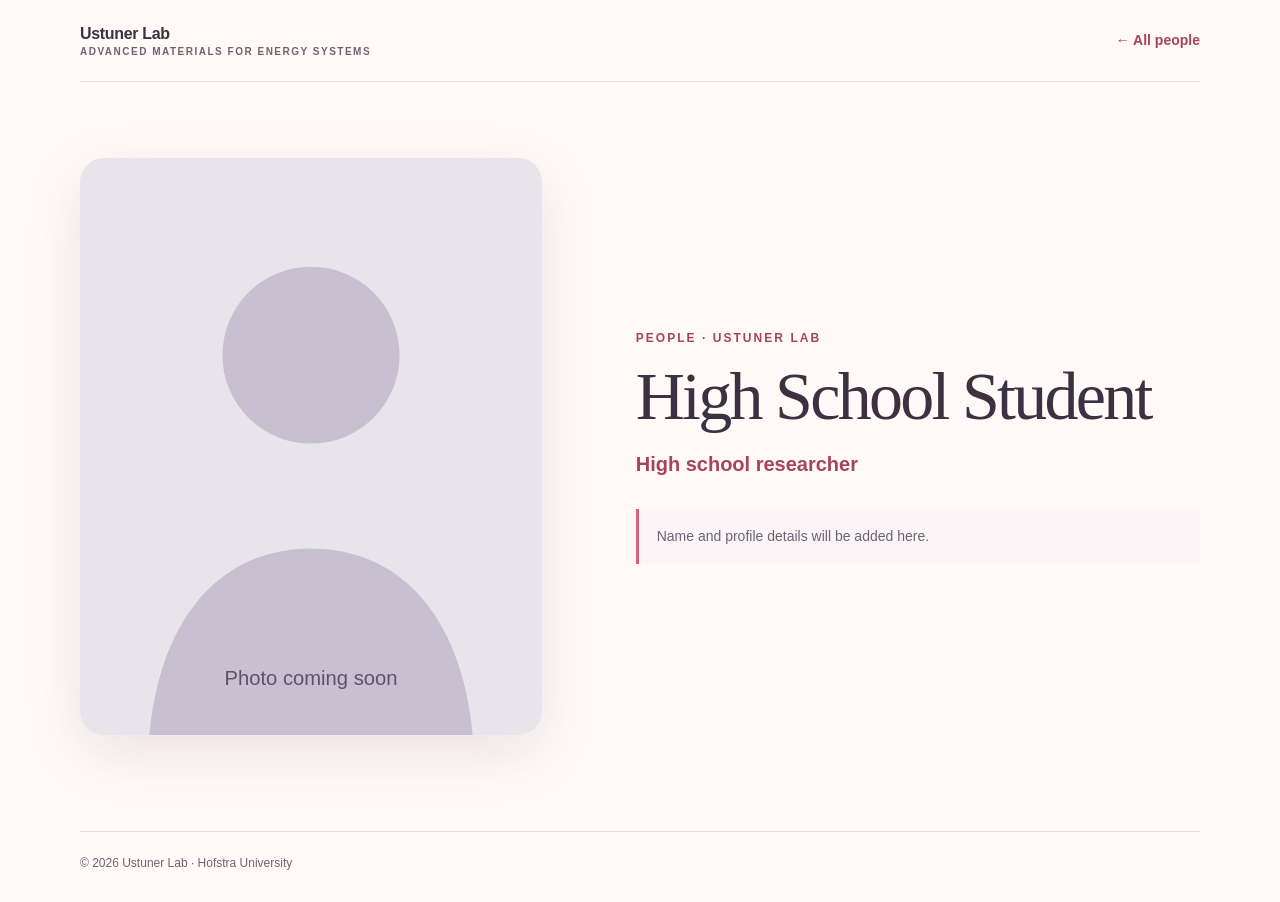
==== people/member-01.html @ 62733afd "Pictures" ====
<!doctype html>
<html lang="en">
<head>
  <meta charset="utf-8" />
  <meta name="viewport" content="width=device-width, initial-scale=1" />
  <meta name="description" content="Meet the high school student researcher at Ustuner Lab." />
  <title>High School Student — Ustuner Lab</title>
  <link rel="stylesheet" href="../assets/people.css" />
</head>
<body>
  <header class="profile-topbar">
    <a class="profile-brand" href="../index.html#people">Ustuner Lab<small>Advanced Materials for Energy Systems</small></a>
    <a class="profile-back" href="../index.html#people">← All people</a>
  </header>
  <main class="profile-main">
    <article class="profile-layout">
      <img class="profile-photo" src="../images/people/photo-placeholder.svg" alt="Photo placeholder for Lab Member 01" />
      <div class="profile-content">
        <div class="profile-eyebrow">People · Ustuner Lab</div>
        <h1>High School Student</h1>
        <p class="profile-role">High school researcher</p>
        
        <div class="profile-note">Name and profile details will be added here.</div>
      </div>
    </article>
  </main>
  <footer class="profile-footer">© 2026 Ustuner Lab · Hofstra University</footer>
</body>
</html>
---- assets/people.css ----
* { box-sizing: border-box; }
html { scroll-behavior: smooth; }
body { margin: 0; color: #3d3041; background: #fffaf8; font-family: Inter, ui-sans-serif, -apple-system, BlinkMacSystemFont, "Segoe UI", sans-serif; line-height: 1.65; }
a { color: inherit; text-decoration: none; }
.profile-topbar { width: min(1120px, calc(100% - 48px)); height: 82px; margin: 0 auto; display: flex; align-items: center; justify-content: space-between; border-bottom: 1px solid rgba(70,47,73,.13); }
.profile-brand { font-weight: 750; letter-spacing: -.02em; }
.profile-brand small { display: block; margin-top: -3px; color: #706272; font-size: 10px; font-weight: 650; letter-spacing: .15em; text-transform: uppercase; }
.profile-back { color: #a64264; font-size: 14px; font-weight: 700; }
.profile-main { width: min(1120px, calc(100% - 48px)); margin: 0 auto; padding: 76px 0 96px; }
.profile-layout { display: grid; grid-template-columns: minmax(280px, .9fr) minmax(320px, 1.1fr); gap: clamp(40px, 8vw, 94px); align-items: center; }
.profile-photo { display: block; width: 100%; max-height: 680px; aspect-ratio: 4 / 5; object-fit: cover; object-position: center 25%; border-radius: 24px; box-shadow: 0 18px 60px rgba(115,65,98,.13); }
.profile-eyebrow { color: #a64264; font-size: 12px; font-weight: 800; letter-spacing: .17em; text-transform: uppercase; }
.profile-content h1 { margin: 12px 0 16px; font-family: Georgia, "Times New Roman", serif; font-size: clamp(42px, 6vw, 68px); font-weight: 400; line-height: 1.04; letter-spacing: -.04em; }
.profile-role { margin: 0; color: #a64264; font-size: 20px; font-weight: 700; }
.profile-affiliation { margin: 4px 0 28px; color: #706272; font-size: 17px; }
.profile-bio { max-width: 590px; color: #706272; font-size: 17px; line-height: 1.85; }
.profile-note { max-width: 590px; margin-top: 28px; padding: 16px 18px; border-left: 3px solid #d95f7f; background: #fbf5f7; color: #706272; font-size: 14px; }
.profile-footer { width: min(1120px, calc(100% - 48px)); margin: 0 auto; padding: 22px 0 28px; border-top: 1px solid rgba(70,47,73,.13); color: #706272; font-size: 12px; }
@media (max-width: 760px) { .profile-topbar { width: min(100% - 30px, 1120px); height: 72px; } .profile-main { width: min(100% - 30px, 1120px); padding: 42px 0 64px; } .profile-layout { grid-template-columns: 1fr; gap: 34px; } .profile-photo { width: min(100%, 460px); max-height: 580px; } .profile-content h1 { font-size: clamp(40px, 12vw, 58px); } .profile-footer { width: min(100% - 30px, 1120px); } }
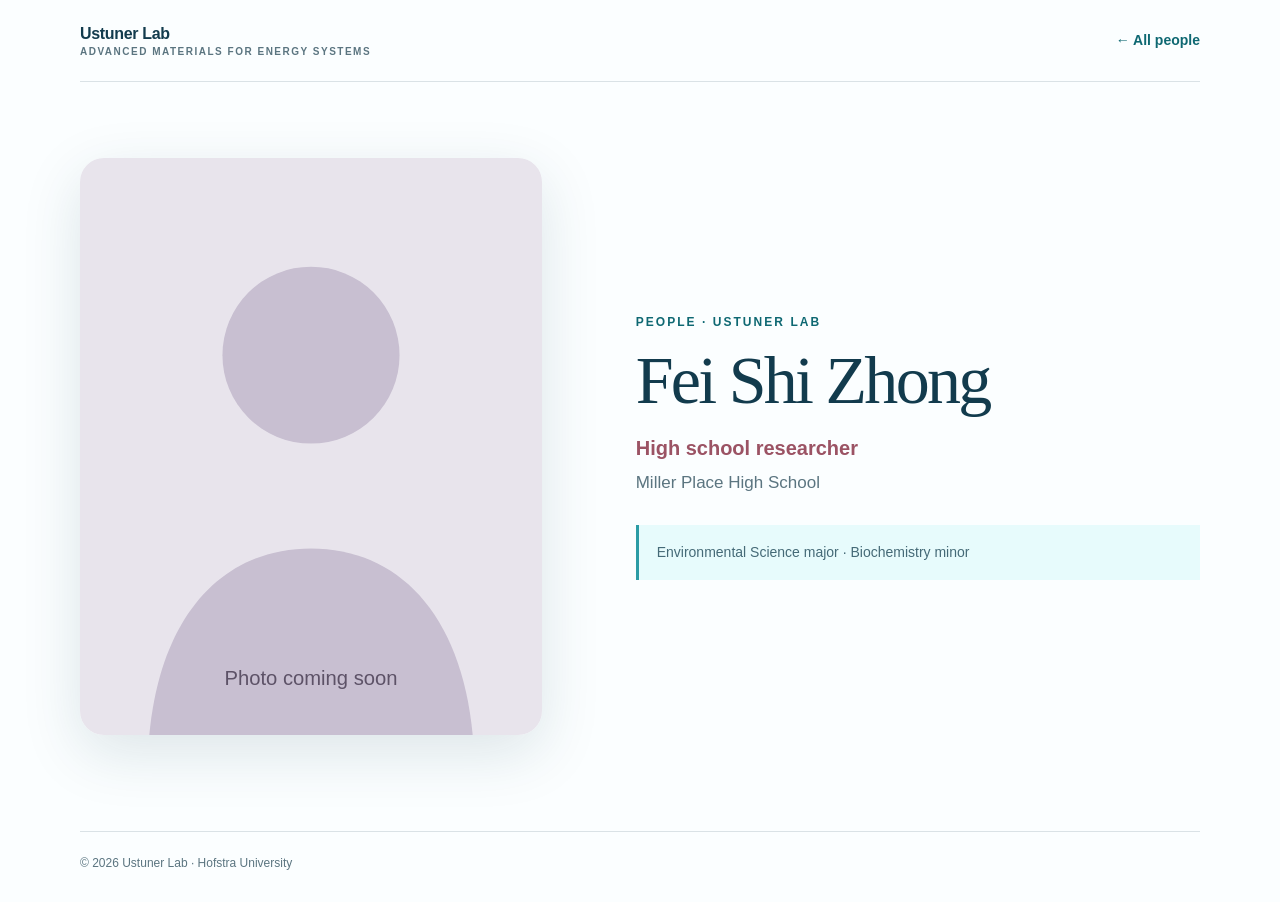
==== commit 3ef3ea1b: "Atom and Student Names, etc." ====
--- a/people/member-01.html
+++ b/people/member-01.html
@@ -3,8 +3,8 @@
 <head>
   <meta charset="utf-8" />
   <meta name="viewport" content="width=device-width, initial-scale=1" />
-  <meta name="description" content="Meet the high school student researcher at Ustuner Lab." />
-  <title>High School Student — Ustuner Lab</title>
+  <meta name="description" content="Meet Fei Shi Zhong, a high school researcher at Ustuner Lab." />
+  <title>Fei Shi Zhong — Ustuner Lab</title>
   <link rel="stylesheet" href="../assets/people.css" />
 </head>
 <body>
@@ -14,13 +14,13 @@
   </header>
   <main class="profile-main">
     <article class="profile-layout">
-      <img class="profile-photo" src="../images/people/photo-placeholder.svg" alt="Photo placeholder for Lab Member 01" />
+      <img class="profile-photo" src="../images/people/photo-placeholder.svg" alt="Photo placeholder for Fei Shi Zhong" />
       <div class="profile-content">
         <div class="profile-eyebrow">People · Ustuner Lab</div>
-        <h1>High School Student</h1>
+        <h1>Fei Shi Zhong</h1>
         <p class="profile-role">High school researcher</p>
-        
-        <div class="profile-note">Name and profile details will be added here.</div>
+        <p class="profile-affiliation">Miller Place High School</p>
+        <div class="profile-note">Environmental Science major · Biochemistry minor</div>
       </div>
     </article>
   </main>
--- a/assets/people.css
+++ b/assets/people.css
@@ -1,19 +1,19 @@
 * { box-sizing: border-box; }
 html { scroll-behavior: smooth; }
-body { margin: 0; color: #3d3041; background: #fffaf8; font-family: Inter, ui-sans-serif, -apple-system, BlinkMacSystemFont, "Segoe UI", sans-serif; line-height: 1.65; }
+body { margin: 0; color: #123b4d; background: #fbfeff; font-family: Inter, ui-sans-serif, -apple-system, BlinkMacSystemFont, "Segoe UI", sans-serif; line-height: 1.65; }
 a { color: inherit; text-decoration: none; }
-.profile-topbar { width: min(1120px, calc(100% - 48px)); height: 82px; margin: 0 auto; display: flex; align-items: center; justify-content: space-between; border-bottom: 1px solid rgba(70,47,73,.13); }
+.profile-topbar { width: min(1120px, calc(100% - 48px)); height: 82px; margin: 0 auto; display: flex; align-items: center; justify-content: space-between; border-bottom: 1px solid rgba(18,59,77,.14); }
 .profile-brand { font-weight: 750; letter-spacing: -.02em; }
-.profile-brand small { display: block; margin-top: -3px; color: #706272; font-size: 10px; font-weight: 650; letter-spacing: .15em; text-transform: uppercase; }
-.profile-back { color: #a64264; font-size: 14px; font-weight: 700; }
+.profile-brand small { display: block; margin-top: -3px; color: #5b7580; font-size: 10px; font-weight: 650; letter-spacing: .15em; text-transform: uppercase; }
+.profile-back { color: #0e6872; font-size: 14px; font-weight: 700; }
 .profile-main { width: min(1120px, calc(100% - 48px)); margin: 0 auto; padding: 76px 0 96px; }
 .profile-layout { display: grid; grid-template-columns: minmax(280px, .9fr) minmax(320px, 1.1fr); gap: clamp(40px, 8vw, 94px); align-items: center; }
-.profile-photo { display: block; width: 100%; max-height: 680px; aspect-ratio: 4 / 5; object-fit: cover; object-position: center 25%; border-radius: 24px; box-shadow: 0 18px 60px rgba(115,65,98,.13); }
-.profile-eyebrow { color: #a64264; font-size: 12px; font-weight: 800; letter-spacing: .17em; text-transform: uppercase; }
+.profile-photo { display: block; width: 100%; max-height: 680px; aspect-ratio: 4 / 5; object-fit: cover; object-position: center 25%; border-radius: 24px; box-shadow: 0 18px 60px rgba(18,59,77,.13); }
+.profile-eyebrow { color: #0e6872; font-size: 12px; font-weight: 800; letter-spacing: .17em; text-transform: uppercase; }
 .profile-content h1 { margin: 12px 0 16px; font-family: Georgia, "Times New Roman", serif; font-size: clamp(42px, 6vw, 68px); font-weight: 400; line-height: 1.04; letter-spacing: -.04em; }
-.profile-role { margin: 0; color: #a64264; font-size: 20px; font-weight: 700; }
-.profile-affiliation { margin: 4px 0 28px; color: #706272; font-size: 17px; }
-.profile-bio { max-width: 590px; color: #706272; font-size: 17px; line-height: 1.85; }
-.profile-note { max-width: 590px; margin-top: 28px; padding: 16px 18px; border-left: 3px solid #d95f7f; background: #fbf5f7; color: #706272; font-size: 14px; }
-.profile-footer { width: min(1120px, calc(100% - 48px)); margin: 0 auto; padding: 22px 0 28px; border-top: 1px solid rgba(70,47,73,.13); color: #706272; font-size: 12px; }
+.profile-role { margin: 0; color: #9b5364; font-size: 20px; font-weight: 700; }
+.profile-affiliation { margin: 4px 0 28px; color: #5b7580; font-size: 17px; }
+.profile-bio { max-width: 590px; color: #5b7580; font-size: 17px; line-height: 1.85; }
+.profile-note { max-width: 590px; margin-top: 28px; padding: 16px 18px; border-left: 3px solid #2b9ca5; background: #e7fbfc; color: #456a77; font-size: 14px; }
+.profile-footer { width: min(1120px, calc(100% - 48px)); margin: 0 auto; padding: 22px 0 28px; border-top: 1px solid rgba(18,59,77,.14); color: #5b7580; font-size: 12px; }
 @media (max-width: 760px) { .profile-topbar { width: min(100% - 30px, 1120px); height: 72px; } .profile-main { width: min(100% - 30px, 1120px); padding: 42px 0 64px; } .profile-layout { grid-template-columns: 1fr; gap: 34px; } .profile-photo { width: min(100%, 460px); max-height: 580px; } .profile-content h1 { font-size: clamp(40px, 12vw, 58px); } .profile-footer { width: min(100% - 30px, 1120px); } }
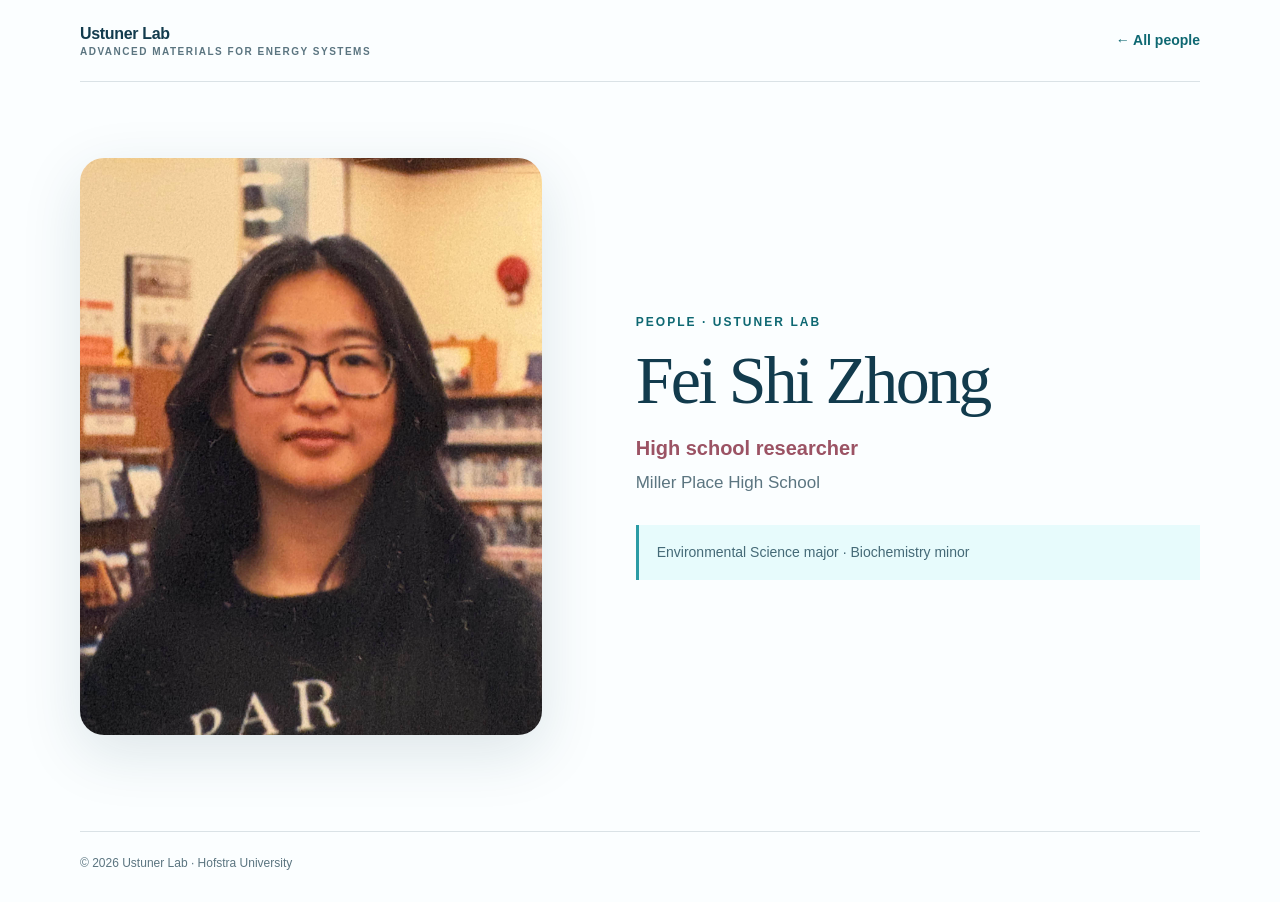
==== commit 5e39e775: "HS Photo" ====
--- a/people/member-01.html
+++ b/people/member-01.html
@@ -14,7 +14,7 @@
   </header>
   <main class="profile-main">
     <article class="profile-layout">
-      <img class="profile-photo" src="../images/people/photo-placeholder.svg" alt="Photo placeholder for Fei Shi Zhong" />
+      <img class="profile-photo" src="../images/people/fei-shi-zhong.jpg" alt="Portrait of Fei Shi Zhong" />
       <div class="profile-content">
         <div class="profile-eyebrow">People · Ustuner Lab</div>
         <h1>Fei Shi Zhong</h1>
